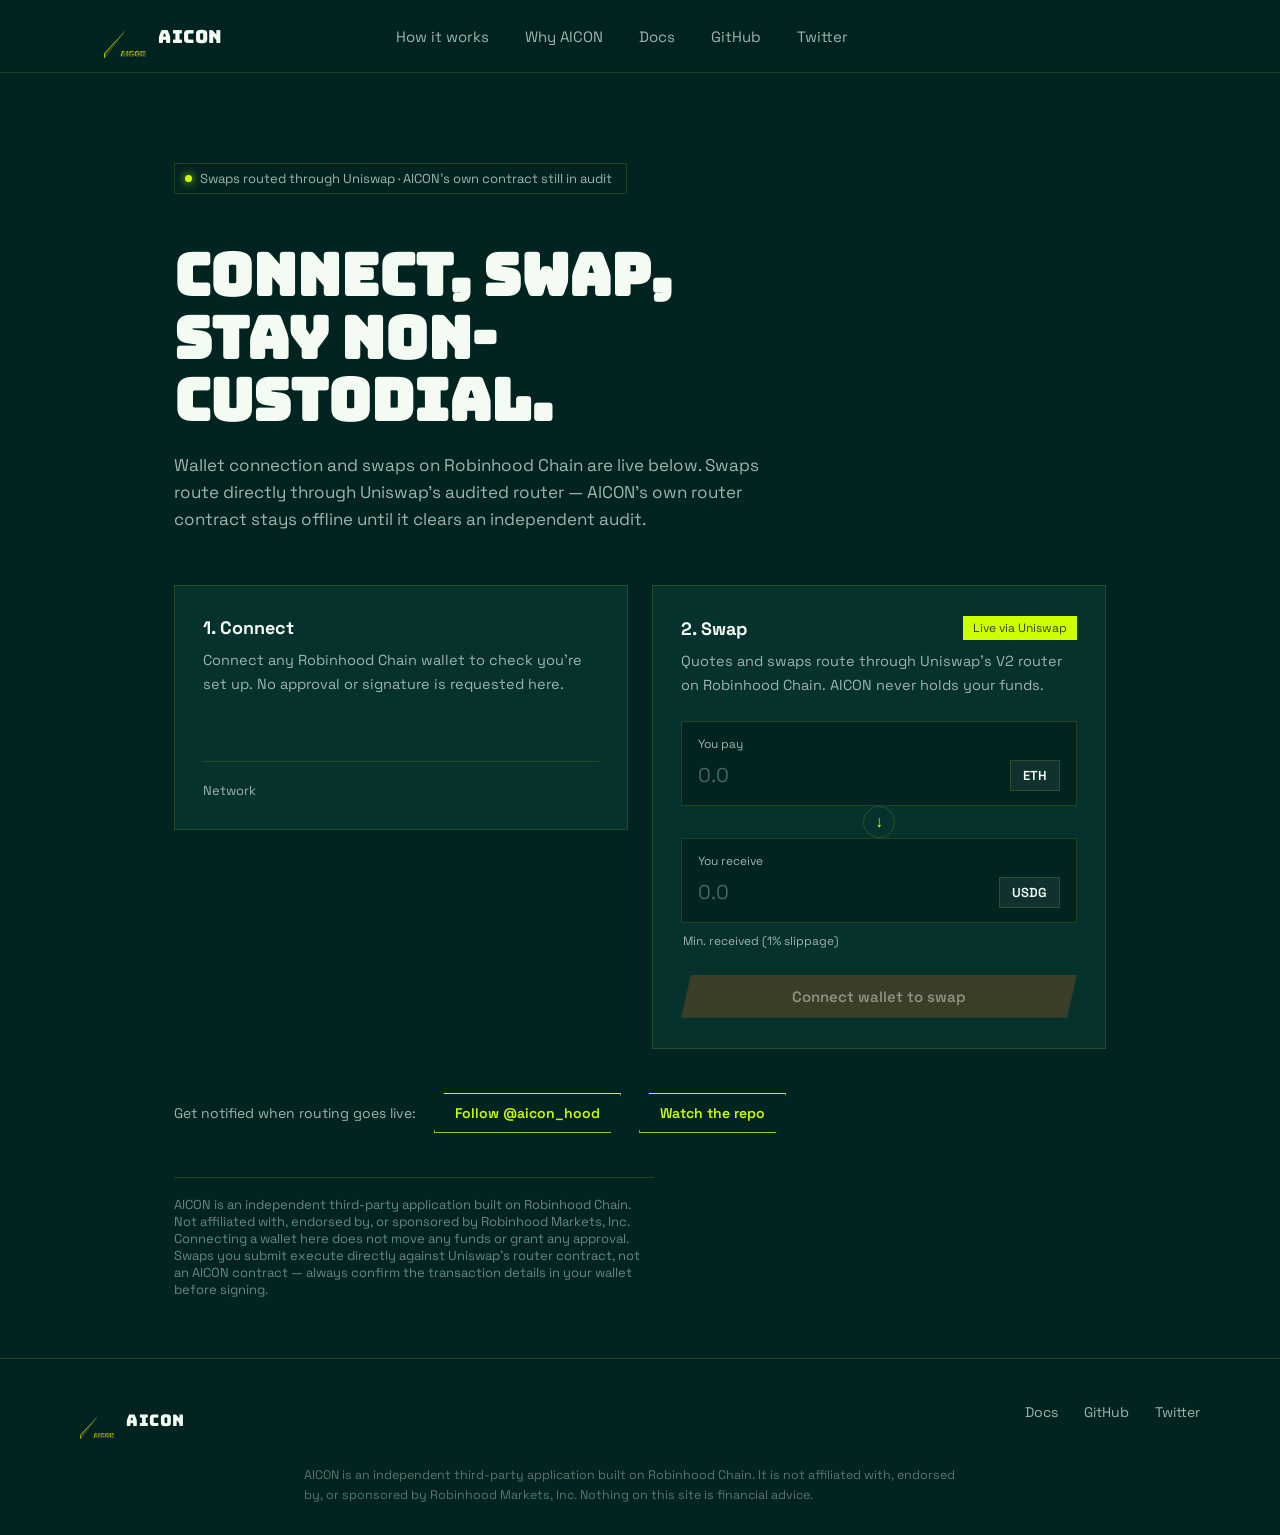
==== app.html @ 2fd164d2 "Add files via upload" ====
<!DOCTYPE html>
<html lang="en">
<head>
<meta charset="UTF-8">
<meta name="viewport" content="width=device-width, initial-scale=1.0">
<title>Launch App — AICON</title>
<meta name="description" content="Connect a wallet to AICON. Swap on Robinhood Chain, routed through Uniswap, while AICON's own router contract completes audit.">
<link rel="icon" type="image/svg+xml" href="assets/logo.svg">
<link rel="preconnect" href="https://fonts.googleapis.com">
<link rel="preconnect" href="https://fonts.gstatic.com" crossorigin>
<link href="https://fonts.googleapis.com/css2?family=Bungee&family=Space+Grotesk:wght@400;500;600;700&display=swap" rel="stylesheet">
<link rel="stylesheet" href="assets/style.css">
<link rel="stylesheet" href="assets/app.css">
</head>
<body>

<header>
  <nav>
    <a href="/" class="logo-mark">
      <img src="assets/logo.svg" alt="AICON logo">
      <span>AICON</span>
    </a>
    <div class="nav-links">
      <a href="/#how">How it works</a>
      <a href="/#features">Why AICON</a>
      <a href="/docs">Docs</a>
      <a href="https://github.com/aiconhood" target="_blank" rel="noopener">GitHub</a>
      <a href="https://x.com/aicon_hood" target="_blank" rel="noopener">Twitter</a>
    </div>
    <div class="nav-cta">
      <appkit-button balance="hide"></appkit-button>
    </div>
  </nav>
</header>

<section class="app-shell">
  <div class="wrap app-shell-inner">

    <div class="eyebrow-tag"><span class="dot"></span>Swaps routed through Uniswap · AICON's own contract still in audit</div>
    <h1 class="app-title">Connect, swap, <span class="lime">stay non-custodial</span>.</h1>
    <p class="app-lead">Wallet connection and swaps on Robinhood Chain are live below. Swaps route directly through Uniswap's audited router — AICON's own router contract stays offline until it clears an independent audit.</p>

    <div class="app-grid">

      <div class="panel connect-panel">
        <h2>1. Connect</h2>
        <p class="panel-sub">Connect any Robinhood Chain wallet to check you're set up. No approval or signature is requested here.</p>
        <div id="connect-slot" class="connect-slot">
          <appkit-button size="md"></appkit-button>
        </div>
        <div id="network-row" class="network-row" hidden>
          <span class="net-label">Network</span>
          <appkit-network-button></appkit-network-button>
        </div>
        <div id="wrong-network" class="callout-warn" hidden>
          You're connected on a different network. Switch to <strong>Robinhood Chain</strong> to continue.
        </div>
      </div>

      <div class="panel swap-panel">
        <div class="panel-header-row">
          <h2>2. Swap</h2>
          <span class="status-pill status-pill-live">Live via Uniswap</span>
        </div>
        <p class="panel-sub">Quotes and swaps route through Uniswap's V2 router on Robinhood Chain. AICON never holds your funds.</p>

        <div class="swap-mock">
          <div class="swap-field">
            <label>You pay</label>
            <div class="swap-field-row">
              <input id="pay-input" type="text" inputmode="decimal" placeholder="0.0" autocomplete="off">
              <span class="token-pill" id="pay-token-label">ETH</span>
            </div>
          </div>
          <button class="swap-arrow swap-arrow-btn" id="flip-direction" type="button" aria-label="Flip swap direction">↓</button>
          <div class="swap-field">
            <label>You receive</label>
            <div class="swap-field-row">
              <input id="receive-input" type="text" inputmode="decimal" placeholder="0.0" autocomplete="off" readonly>
              <span class="token-pill" id="receive-token-label">USDG</span>
            </div>
          </div>
          <div class="min-received-row" id="min-received-row" hidden>
            <span>Min. received (1% slippage)</span>
            <span id="min-received-value"></span>
          </div>
          <p id="swap-status" class="swap-status" hidden></p>
          <button class="btn" id="swap-submit" disabled>Connect wallet to swap</button>
        </div>
      </div>

    </div>

    <div class="follow-row">
      <span>Get notified when routing goes live:</span>
      <a href="https://x.com/aicon_hood" target="_blank" rel="noopener" class="btn btn-outline">Follow @aicon_hood</a>
      <a href="https://github.com/aiconhood" target="_blank" rel="noopener" class="btn btn-outline">Watch the repo</a>
    </div>

    <div class="hero-disclaimer app-disclaimer">
      AICON is an independent third-party application built on Robinhood Chain. Not affiliated with, endorsed by, or sponsored by Robinhood Markets, Inc. Connecting a wallet here does not move any funds or grant any approval. Swaps you submit execute directly against Uniswap's router contract, not an AICON contract — always confirm the transaction details in your wallet before signing.
    </div>
  </div>
</section>

<footer>
  <div class="footer-inner">
    <a href="/" class="logo-mark">
      <img src="assets/logo.svg" alt="AICON logo" style="height:36px; width:36px;">
      <span style="font-size:16px;">AICON</span>
    </a>
    <div class="footer-links">
      <a href="/docs">Docs</a>
      <a href="https://github.com/aiconhood" target="_blank" rel="noopener">GitHub</a>
      <a href="https://x.com/aicon_hood" target="_blank" rel="noopener">Twitter</a>
    </div>
  </div>
  <div class="footer-disclaimer wrap">
    AICON is an independent third-party application built on Robinhood Chain. It is not affiliated with, endorsed by, or sponsored by Robinhood Markets, Inc. Nothing on this site is financial advice.
  </div>
</footer>

<script type="module" src="assets/app.js"></script>

</body>
</html>
---- assets/style.css ----
:root{
  --bg: #022421;
  --lime: #CCFF00;
  --olive: #3A3E29;
  --white: #F4FBF3;
  --dim: #9FB3AD;
  --card: #06322D;
  --line: rgba(204,255,0,0.14);
}
*{ box-sizing: border-box; margin:0; padding:0; }
html{ scroll-behavior: smooth; }
body{
  background: var(--bg);
  color: var(--white);
  font-family: 'Space Grotesk', sans-serif;
  overflow-x: hidden;
  -webkit-font-smoothing: antialiased;
}
a{ color: inherit; text-decoration:none; }
img{ display:block; max-width:100%; }
.wrap{ max-width: 1120px; margin: 0 auto; padding: 0 24px; }

/* ---------- sticker text effect (for text we set ourselves, not the logo) ---------- */
.sticker{
  font-family: 'Bungee', cursive;
  position: relative;
  display: inline-block;
  line-height: 1;
  color: var(--lime);
  letter-spacing: 0.5px;
}
.sticker::before{
  content: attr(data-text);
  position: absolute;
  left: 5px;
  top: 6px;
  color: var(--olive);
  z-index: -1;
}

/* ---------- navbar ---------- */
header{
  position: sticky; top:0; z-index: 50;
  background: rgba(2,36,33,0.86);
  backdrop-filter: blur(10px);
  border-bottom: 1px solid var(--line);
}
nav{
  display:flex; align-items:center; justify-content:space-between;
  padding: 14px 24px;
  max-width: 1120px; margin: 0 auto;
}
.logo-mark{ display:flex; align-items:center; gap:10px; }
.logo-mark img{ height: 44px; width: 44px; }
.logo-mark span{ font-family:'Bungee', cursive; font-size: 18px; color: var(--white); letter-spacing: 0.5px; }
.nav-links{ display:flex; gap: 36px; align-items:center; }
.nav-links a{ font-size: 15px; color: var(--dim); transition: color .2s; }
.nav-links a:hover{ color: var(--lime); }
.nav-links a.active{ color: var(--lime); }
.btn{
  display:inline-flex; align-items:center; justify-content:center;
  font-family:'Space Grotesk', sans-serif; font-weight:600; font-size:15px;
  padding: 12px 24px;
  background: var(--lime);
  color: #041a17;
  border: none;
  cursor: pointer;
  clip-path: polygon(10px 0, 100% 0, calc(100% - 10px) 100%, 0 100%);
  transition: transform .15s ease, filter .15s ease;
}
.btn:hover{ transform: translateY(-2px); filter: brightness(1.08); }
.btn-outline{
  background: transparent;
  color: var(--lime);
  border: 1.5px solid var(--lime);
  clip-path: polygon(10px 0, 100% 0, calc(100% - 10px) 100%, 0 100%);
}
.nav-cta{ display:flex; align-items:center; gap:18px; }

/* ---------- hero ---------- */
.hero{ position: relative; padding: 110px 24px 90px; overflow:hidden; }
.hero-bg-streak{ position:absolute; top:-14%; right:-8%; width: 620px; height: 620px; opacity: 0.9; pointer-events:none; }
.hero-inner{ position:relative; z-index:2; max-width: 1120px; margin:0 auto; }
.eyebrow-tag{
  display:inline-flex; align-items:center; gap:8px;
  font-size: 13px; color: var(--dim);
  border: 1px solid var(--line);
  padding: 6px 14px 6px 10px;
  margin-bottom: 28px;
}
.eyebrow-tag .dot{ width:7px; height:7px; background:var(--lime); border-radius:50%; box-shadow: 0 0 8px var(--lime); }
.hero h1{ font-family:'Bungee', cursive; font-size: clamp(38px, 6.6vw, 78px); line-height: 1.04; max-width: 760px; color: var(--white); }
.hero h1 .lime{ color: var(--lime); }
.hero p.lead{ margin-top: 24px; font-size: 18px; line-height: 1.55; color: var(--dim); max-width: 480px; }
.hero-actions{ margin-top: 38px; display:flex; gap:16px; flex-wrap:wrap; align-items:center; }
.hero-actions .btn{ padding: 15px 30px; font-size:16px; }
.hero-disclaimer{ margin-top: 52px; font-size: 13px; color: #6B8580; border-top: 1px solid var(--line); padding-top: 18px; max-width: 480px; }

/* ---------- sections ---------- */
.section{ padding: 90px 24px; }
.section-head{ max-width: 620px; margin-bottom: 52px; }
.section-head h2{ font-family:'Bungee', cursive; font-size: clamp(28px, 3.8vw, 42px); color: var(--white); line-height:1.15; }
.section-head p{ margin-top:16px; color: var(--dim); font-size: 17px; line-height:1.6; }

/* ---------- how it works ---------- */
.steps{ display:grid; grid-template-columns: repeat(3, 1fr); gap: 0; border-top: 1px solid var(--line); }
.step{ padding: 34px 28px 34px 0; border-bottom: 1px solid var(--line); position: relative; }
.step:not(:last-child){ border-right: 1px solid var(--line); padding-right: 28px;}
.step:nth-child(2), .step:nth-child(3){ padding-left: 28px; }
.step-index{ font-family:'Bungee', cursive; font-size: 14px; color: var(--olive); background: var(--lime); display:inline-block; padding: 3px 10px; margin-bottom: 20px; }
.step h3{ font-size: 20px; font-weight:600; margin-bottom:10px; color: var(--white); }
.step p{ color: var(--dim); font-size:15px; line-height:1.6; }

/* ---------- features ---------- */
.feature-list{ display:flex; flex-direction:column; }
.feature-row{ display:grid; grid-template-columns: 1fr 2fr; gap: 40px; padding: 32px 0; border-top: 1px solid var(--line); align-items:start; }
.feature-list .feature-row:last-child{ border-bottom: 1px solid var(--line); }
.feature-row h3{ font-size: 18px; color: var(--lime); font-weight: 600; }
.feature-row p{ color: var(--dim); font-size:16px; line-height:1.6; max-width:560px; }

/* ---------- stats ---------- */
.stats-band{ background: var(--card); border-top: 1px solid var(--line); border-bottom: 1px solid var(--line); padding: 60px 24px; }
.stats-grid{ max-width:1120px; margin:0 auto; display:grid; grid-template-columns: repeat(3,1fr); gap: 24px; text-align:center; }
.stat-num{ font-family:'Bungee', cursive; font-size: clamp(28px,4vw,44px); color: var(--lime); }
.stat-label{ margin-top:10px; color: var(--dim); font-size:14px; }

/* ---------- final cta ---------- */
.final-cta{ padding: 100px 24px; text-align:center; position:relative; }
.final-cta h2{ font-family:'Bungee', cursive; font-size: clamp(30px,5vw,52px); max-width: 680px; margin: 0 auto; line-height:1.12; }
.final-cta .btn{ margin-top: 38px; padding: 16px 36px; font-size:17px; }

/* ---------- footer ---------- */
footer{ border-top: 1px solid var(--line); padding: 44px 24px 30px; }
.footer-inner{ max-width:1120px; margin:0 auto; display:flex; justify-content:space-between; align-items:flex-start; flex-wrap:wrap; gap: 32px; }
.footer-links{ display:flex; gap:26px; }
.footer-links a{ color:var(--dim); font-size:14px; }
.footer-links a:hover{ color: var(--lime); }
.footer-disclaimer{ margin-top: 26px; font-size: 12.5px; color: #5C736E; line-height:1.6; max-width: 720px; }

/* ---------- docs layout ---------- */
.docs-body{ display:grid; grid-template-columns: 240px 1fr; gap: 56px; max-width: 1120px; margin: 0 auto; padding: 56px 24px 120px; align-items:start; }
.docs-nav{ position: sticky; top: 96px; }
.docs-nav h4{ font-size:12px; text-transform:uppercase; letter-spacing:1px; color:#5C736E; margin-bottom:14px; }
.docs-nav ul{ list-style:none; display:flex; flex-direction:column; gap:2px; }
.docs-nav a{ display:block; padding:7px 10px; font-size:14px; color: var(--dim); border-left: 2px solid transparent; }
.docs-nav a:hover{ color: var(--white); }
.docs-nav a.active{ color: var(--lime); border-left-color: var(--lime); background: rgba(204,255,0,0.05); }
.docs-content h1{ font-family:'Bungee', cursive; font-size: clamp(30px,4vw,42px); margin-bottom: 12px; }
.docs-content > p.intro{ color: var(--dim); font-size:17px; margin-bottom: 48px; max-width:640px; }
.doc-section{ margin-bottom: 56px; scroll-margin-top: 100px; }
.doc-section h2{ font-size: 24px; color: var(--lime); margin-bottom: 16px; font-family:'Space Grotesk',sans-serif; font-weight:700; }
.doc-section h3{ font-size: 17px; color: var(--white); margin: 22px 0 10px; font-weight:600; }
.doc-section p{ color: var(--dim); font-size:15.5px; line-height:1.7; margin-bottom: 14px; max-width: 680px; }
.doc-section ul, .doc-section ol{ color: var(--dim); font-size:15.5px; line-height:1.8; margin: 0 0 14px 22px; max-width: 660px; }
.doc-section code{ background: var(--card); color: var(--lime); padding: 2px 7px; border-radius:3px; font-size: 14px; }
.code-block{
  background: #011714;
  border: 1px solid var(--line);
  padding: 20px 22px;
  overflow-x:auto;
  margin: 16px 0 20px;
  border-left: 3px solid var(--lime);
}
.code-block pre{ font-family: 'SFMono-Regular', Consolas, monospace; font-size: 13.5px; color: #B8E4D0; line-height:1.6; }
.callout{
  border: 1px solid var(--line);
  border-left: 3px solid var(--lime);
  background: rgba(204,255,0,0.04);
  padding: 16px 20px;
  margin: 18px 0;
  font-size: 14.5px;
  color: var(--dim);
  max-width: 660px;
}
.callout strong{ color: var(--white); }
.doc-table{ width:100%; max-width:680px; border-collapse: collapse; margin: 10px 0 20px; font-size: 14.5px;}
.doc-table th, .doc-table td{ text-align:left; padding: 10px 14px; border-bottom: 1px solid var(--line); color: var(--dim); }
.doc-table th{ color: var(--white); font-weight:600; }

@media (max-width: 860px){
  .nav-links{ display:none; }
  .steps{ grid-template-columns:1fr; }
  .step, .step:not(:last-child){ border-right:none; padding-left:0 !important; padding-right:0 !important; }
  .feature-row{ grid-template-columns:1fr; gap:12px; }
  .stats-grid{ grid-template-columns:1fr; gap:36px; }
  .hero-bg-streak{ width:320px; height:320px; opacity:0.5; }
  .docs-body{ grid-template-columns: 1fr; }
  .docs-nav{ position:static; border-bottom: 1px solid var(--line); padding-bottom:24px; margin-bottom:12px; }
}
---- assets/app.css ----
/* ---------- app page (extends style.css tokens) ---------- */

.app-shell{ padding: 90px 24px 60px; }
.app-shell-inner{ max-width: 980px; }

.app-title{
  font-family:'Bungee', cursive;
  font-size: clamp(34px, 5.2vw, 58px);
  line-height: 1.08;
  color: var(--white);
  margin-top: 22px;
  max-width: 640px;
}
.app-lead{
  margin-top: 20px;
  font-size: 17px;
  line-height: 1.6;
  color: var(--dim);
  max-width: 620px;
}

.app-grid{
  margin-top: 52px;
  display: grid;
  grid-template-columns: 1fr 1fr;
  gap: 24px;
  align-items: start;
}

.panel{
  background: var(--card);
  border: 1px solid var(--line);
  padding: 30px 28px;
}
.panel h2{
  font-family:'Space Grotesk', sans-serif;
  font-size: 18px;
  font-weight: 700;
  color: var(--white);
}
.panel-header-row{ display:flex; align-items:center; justify-content:space-between; gap: 12px; }
.panel-sub{ margin-top: 10px; color: var(--dim); font-size: 14.5px; line-height: 1.6; }

.status-pill{
  font-size: 12px;
  color: var(--olive);
  background: var(--lime);
  padding: 4px 10px;
  white-space: nowrap;
}

.connect-slot{ margin-top: 24px; }
.setup-notice{
  margin-top: 14px;
  font-size: 13px;
  color: #E4B15C;
  border: 1px solid rgba(228,177,92,0.3);
  background: rgba(228,177,92,0.06);
  padding: 10px 14px;
  line-height: 1.5;
}

.network-row{
  margin-top: 20px;
  padding-top: 20px;
  border-top: 1px solid var(--line);
  display:flex;
  align-items:center;
  justify-content:space-between;
  gap: 12px;
}
.net-label{ font-size: 13px; color: var(--dim); }

.callout-warn{
  margin-top: 16px;
  border: 1px solid rgba(255,138,76,0.35);
  background: rgba(255,138,76,0.06);
  color: #F2C9A8;
  padding: 12px 16px;
  font-size: 13.5px;
  line-height: 1.5;
}
.callout-warn strong{ color: var(--white); }

.disabled-panel{ position: relative; }
.swap-mock{ margin-top: 24px; display:flex; flex-direction:column; gap: 4px; }
.swap-field{
  border: 1px solid var(--line);
  background: var(--bg);
  padding: 14px 16px;
}
.swap-field label{ display:block; font-size: 12px; color: var(--dim); margin-bottom: 8px; }
.swap-field-row{ display:flex; align-items:center; justify-content:space-between; gap: 10px; }
.swap-field-row input{
  background: transparent;
  border: none;
  outline: none;
  color: var(--white);
  font-family: 'Space Grotesk', sans-serif;
  font-size: 20px;
  width: 100%;
}
.swap-field-row input::placeholder{ color: #4A6560; }
.swap-field-row input:disabled{ cursor: not-allowed; }
.token-pill{
  flex-shrink: 0;
  font-size: 13px;
  font-weight: 600;
  color: var(--white);
  background: rgba(244,251,243,0.06);
  border: 1px solid var(--line);
  padding: 6px 12px;
}
.swap-arrow{
  align-self:center;
  color: var(--lime);
  font-size: 16px;
  padding: 4px 0;
}
.swap-arrow-btn{
  background: var(--card);
  border: 1px solid var(--line);
  cursor: pointer;
  width: 32px;
  height: 32px;
  border-radius: 50%;
  margin: -4px auto;
  z-index: 1;
  transition: transform 0.15s ease, filter 0.15s ease;
}
.swap-arrow-btn:hover{ transform: rotate(180deg); filter: brightness(1.3); }
.btn-disabled{
  margin-top: 14px;
  width: 100%;
  background: var(--olive);
  color: #8A9280;
  cursor: not-allowed;
  clip-path: none;
}
.btn-disabled:hover{ transform:none; filter:none; }
.swap-mock .btn{ margin-top: 14px; width: 100%; }
.swap-mock .btn:disabled{
  background: var(--olive);
  color: #8A9280;
  cursor: not-allowed;
  transform:none;
  filter:none;
}
.status-pill-live{ background: var(--lime); color: var(--olive); }
.min-received-row{
  margin-top: 4px;
  display:flex;
  align-items:center;
  justify-content:space-between;
  font-size: 12px;
  color: var(--dim);
  padding: 2px 2px 8px;
}
.swap-status{
  margin-top: 4px;
  font-size: 13px;
  line-height: 1.5;
  padding: 10px 12px;
  border: 1px solid var(--line);
  word-break: break-word;
}
.swap-status-info{ color: var(--dim); background: rgba(244,251,243,0.04); }
.swap-status-success{ color: var(--lime); border-color: rgba(204,255,0,0.35); background: rgba(204,255,0,0.06); }
.swap-status-error{ color: #F2C9A8; border-color: rgba(255,138,76,0.35); background: rgba(255,138,76,0.06); }

.follow-row{
  margin-top: 44px;
  display:flex;
  align-items:center;
  gap: 18px;
  flex-wrap: wrap;
  font-size: 14px;
  color: var(--dim);
}
.follow-row .btn{ padding: 10px 20px; font-size: 14px; }

.app-disclaimer{ margin-top: 44px; border-top: 1px solid var(--line); padding-top: 18px; }

/* appkit-button theming hooks are set via themeVariables in app.js;
   this just keeps the nav slot from collapsing before the component upgrades */
appkit-button{ min-width: 155px; display:inline-block; }

@media (max-width: 860px){
  .app-grid{ grid-template-columns: 1fr; }
}
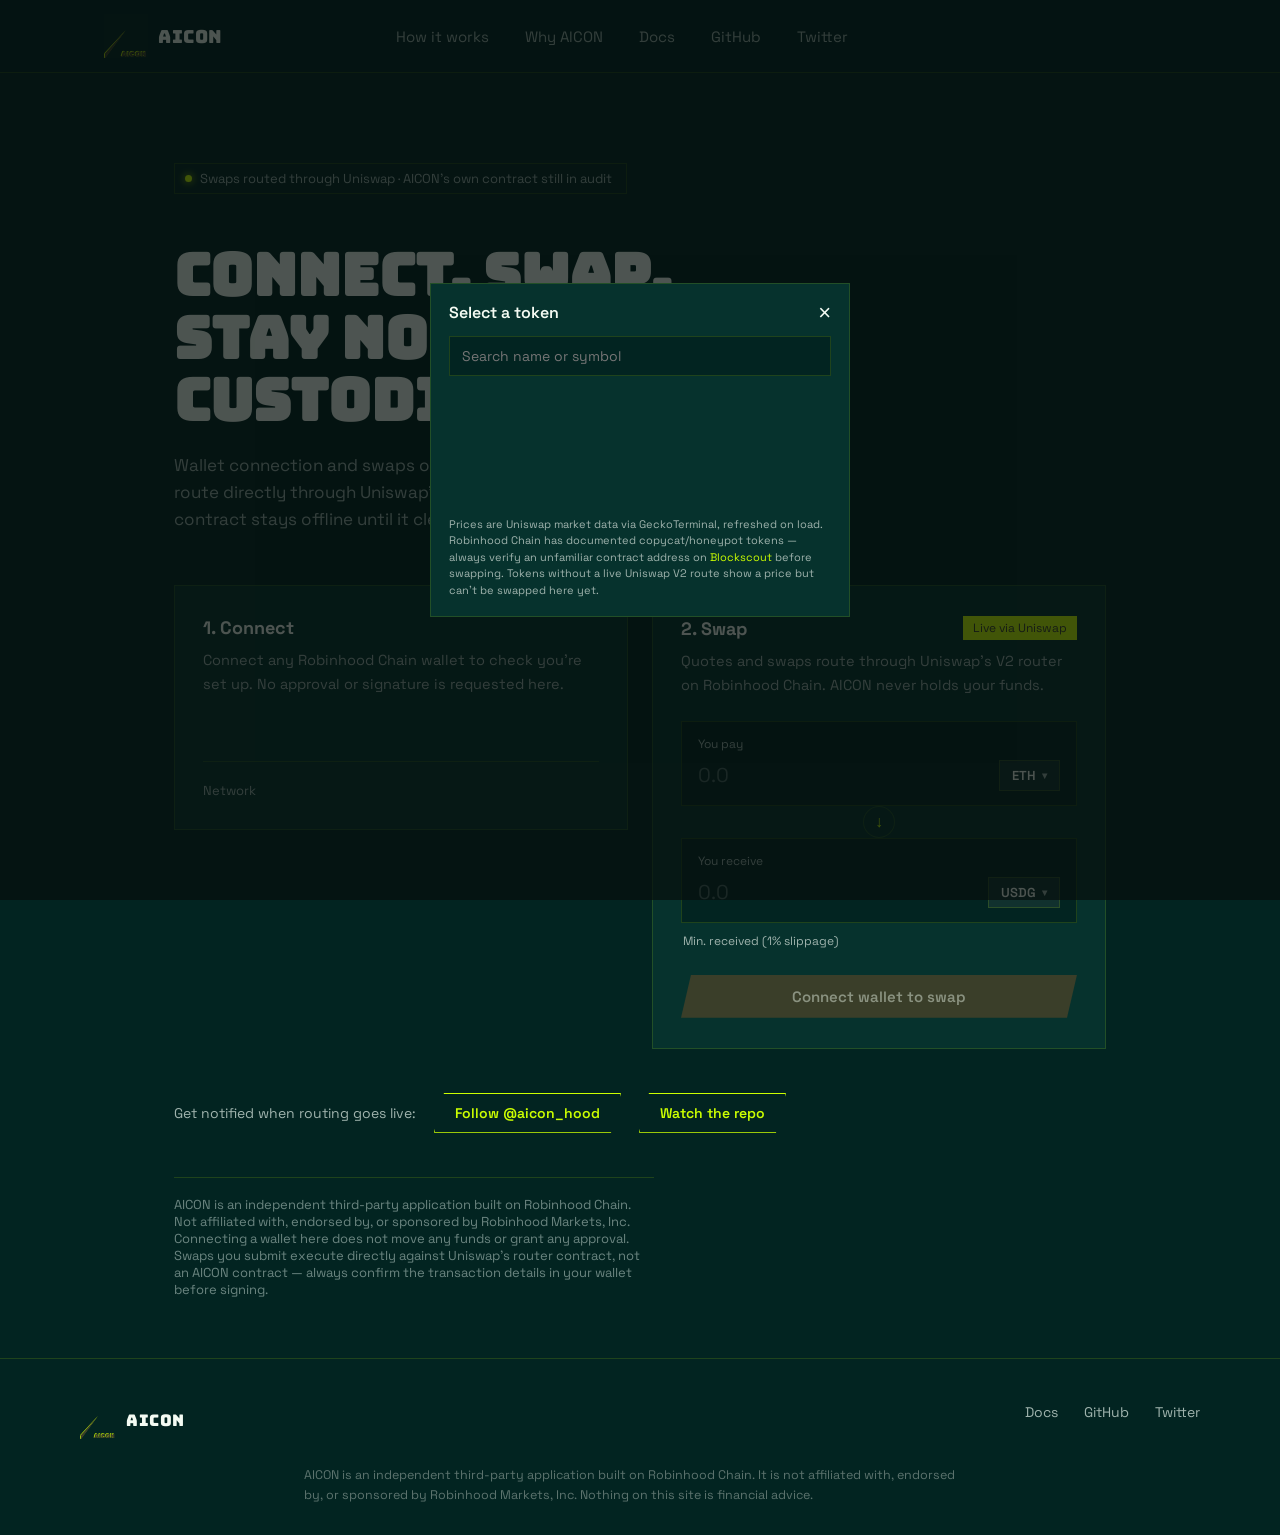
==== commit 099111b9: "Add files via upload" ====
--- a/app.html
+++ b/app.html
@@ -69,7 +69,9 @@
             <label>You pay</label>
             <div class="swap-field-row">
               <input id="pay-input" type="text" inputmode="decimal" placeholder="0.0" autocomplete="off">
-              <span class="token-pill" id="pay-token-label">ETH</span>
+              <button type="button" class="token-pill token-pill-btn" id="pay-token-btn" data-side="pay">
+                <span id="pay-token-label">ETH</span><span class="chev">▾</span>
+              </button>
             </div>
           </div>
           <button class="swap-arrow swap-arrow-btn" id="flip-direction" type="button" aria-label="Flip swap direction">↓</button>
@@ -77,7 +79,9 @@
             <label>You receive</label>
             <div class="swap-field-row">
               <input id="receive-input" type="text" inputmode="decimal" placeholder="0.0" autocomplete="off" readonly>
-              <span class="token-pill" id="receive-token-label">USDG</span>
+              <button type="button" class="token-pill token-pill-btn" id="receive-token-btn" data-side="receive">
+                <span id="receive-token-label">USDG</span><span class="chev">▾</span>
+              </button>
             </div>
           </div>
           <div class="min-received-row" id="min-received-row" hidden>
@@ -86,6 +90,18 @@
           </div>
           <p id="swap-status" class="swap-status" hidden></p>
           <button class="btn" id="swap-submit" disabled>Connect wallet to swap</button>
+        </div>
+      </div>
+
+      <div id="token-modal" class="token-modal" hidden>
+        <div class="token-modal-inner">
+          <div class="token-modal-header">
+            <span>Select a token</span>
+            <button type="button" id="token-modal-close" aria-label="Close">×</button>
+          </div>
+          <input id="token-search" type="text" placeholder="Search name or symbol" autocomplete="off">
+          <div id="token-modal-list" class="token-modal-list"></div>
+          <p class="token-modal-note">Prices are Uniswap market data via GeckoTerminal, refreshed on load. Robinhood Chain has documented copycat/honeypot tokens — always verify an unfamiliar contract address on <a href="https://robinhoodchain.blockscout.com" target="_blank" rel="noopener">Blockscout</a> before swapping. Tokens without a live Uniswap V2 route show a price but can't be swapped here yet.</p>
         </div>
       </div>
 
--- a/assets/app.css
+++ b/assets/app.css
@@ -168,6 +168,91 @@
 .swap-status-success{ color: var(--lime); border-color: rgba(204,255,0,0.35); background: rgba(204,255,0,0.06); }
 .swap-status-error{ color: #F2C9A8; border-color: rgba(255,138,76,0.35); background: rgba(255,138,76,0.06); }
 
+.token-pill-btn{
+  cursor: pointer;
+  display:flex;
+  align-items:center;
+  gap: 6px;
+  font-family: 'Space Grotesk', sans-serif;
+}
+.token-pill-btn:hover{ filter: brightness(1.25); }
+.token-pill-btn .chev{ font-size: 10px; color: var(--dim); }
+
+.token-modal{
+  position: fixed;
+  inset: 0;
+  background: rgba(6,14,12,0.7);
+  display:flex;
+  align-items:center;
+  justify-content:center;
+  z-index: 50;
+  padding: 20px;
+}
+.token-modal-inner{
+  background: var(--card);
+  border: 1px solid var(--line);
+  width: 100%;
+  max-width: 420px;
+  max-height: 80vh;
+  display:flex;
+  flex-direction:column;
+  padding: 18px;
+}
+.token-modal-header{
+  display:flex;
+  align-items:center;
+  justify-content:space-between;
+  font-weight: 600;
+  margin-bottom: 12px;
+}
+.token-modal-header button{
+  background:none;
+  border:none;
+  color: var(--white);
+  font-size: 22px;
+  line-height:1;
+  cursor:pointer;
+}
+#token-search{
+  background: var(--bg);
+  border: 1px solid var(--line);
+  color: var(--white);
+  padding: 10px 12px;
+  font-family: 'Space Grotesk', sans-serif;
+  font-size: 14px;
+  margin-bottom: 10px;
+  outline:none;
+}
+.token-modal-list{
+  overflow-y:auto;
+  display:flex;
+  flex-direction:column;
+  gap: 2px;
+  flex: 1;
+  min-height: 120px;
+}
+.token-row{
+  display:flex;
+  align-items:center;
+  justify-content:space-between;
+  background:none;
+  border: none;
+  border-bottom: 1px solid rgba(244,251,243,0.06);
+  padding: 10px 6px;
+  cursor:pointer;
+  text-align:left;
+  color: var(--white);
+  font-family: 'Space Grotesk', sans-serif;
+}
+.token-row:hover{ background: rgba(244,251,243,0.04); }
+.token-row-main{ display:flex; flex-direction:column; gap:2px; }
+.token-row-symbol{ font-weight:600; font-size: 14px; }
+.token-row-name{ font-size: 11px; color: var(--dim); }
+.token-row-price{ font-size: 13px; color: var(--dim); flex-shrink:0; padding-left: 10px; }
+.token-modal-empty{ color: var(--dim); font-size: 13px; padding: 20px 6px; text-align:center; }
+.token-modal-note{ font-size: 11px; color: var(--dim); margin-top: 10px; line-height:1.5; }
+.token-modal-note a{ color: var(--lime); }
+
 .follow-row{
   margin-top: 44px;
   display:flex;
